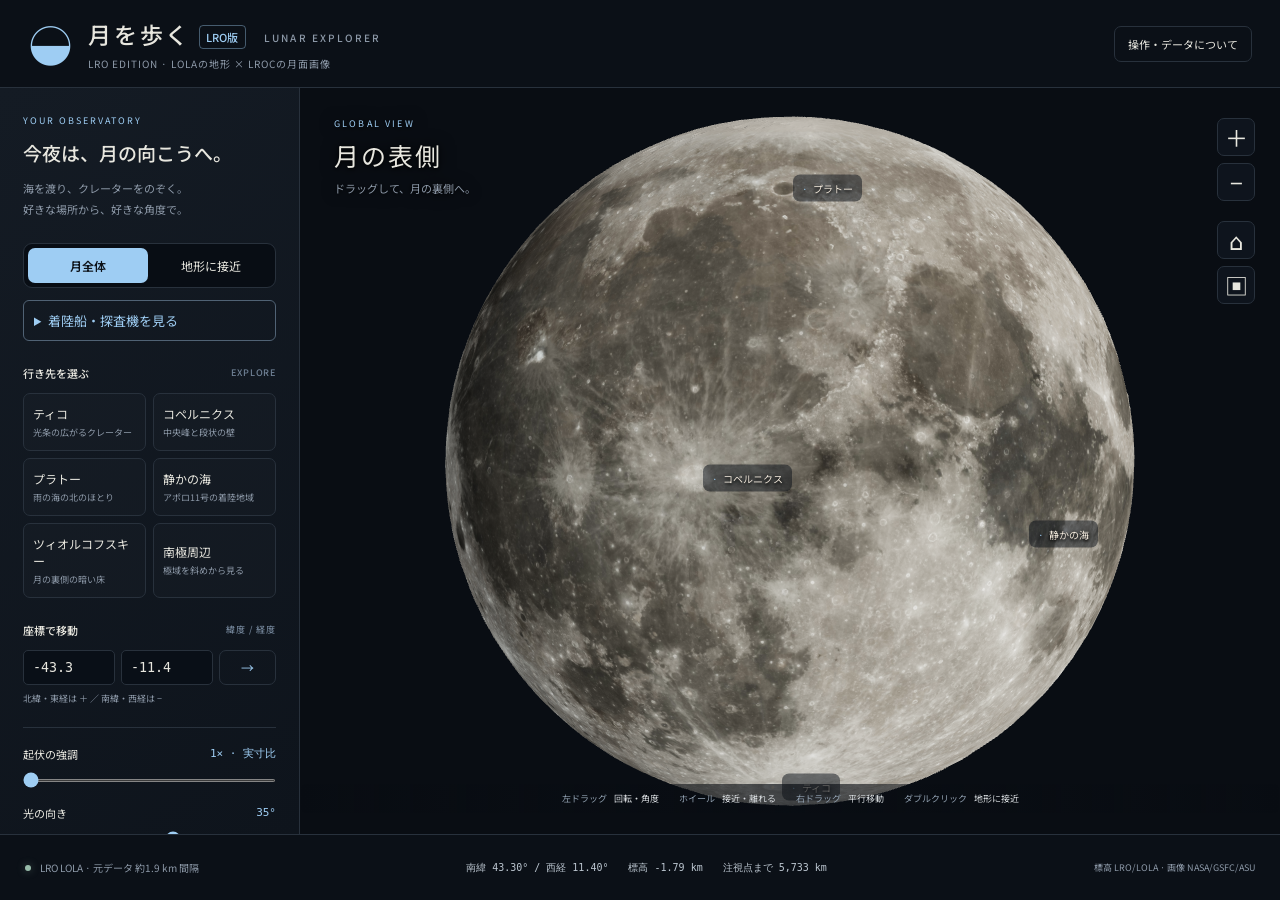
==== index.html @ 8fe3e5c0 "Explore six Apollo landing sites, Surveyor 3 and Luna 17" ====
<!doctype html>
<html lang="ja"><head><meta charset="UTF-8"><meta name="viewport" content="width=device-width,initial-scale=1"><meta name="theme-color" content="#0b1017"><meta name="description" content="LROのLOLA実測標高とLROCの画像を使って月を立体で探検。マウスで回転、接近、地形の角度や光を調整できます。"><title>月を歩く | LRO版 3Dマップ</title><link rel="stylesheet" href="style.css"><script type="importmap">{"imports":{"three":"./three.module.js"}}</script></head>
<body>
<div id="viewport" aria-label="マウスで回転・拡大できる月の3Dマップ"></div><div id="labels"></div>
<header><div class="mark">◒</div><div><h1>月を歩く <em>LRO版</em><span>LUNAR EXPLORER</span></h1><p>LRO EDITION · LOLAの地形 × LROCの月面画像</p></div><button id="help" class="quiet">操作・データについて</button></header>
<aside id="sidebar"><div class="eyebrow">YOUR OBSERVATORY</div><h2>今夜は、月の向こうへ。</h2><p class="intro">海を渡り、クレーターをのぞく。<br>好きな場所から、好きな角度で。</p>
<div class="tabs" aria-label="表示モード"><button id="globeBtn" class="active">月全体</button><button id="terrainBtn">地形に接近</button></div>
<details id="missions" style="margin:12px 0;padding:10px;border:1px solid #506274;border-radius:6px">
<summary style="cursor:pointer;color:#9ecdf3">着陸船・探査機を見る</summary>
<p>地点を選ぶと着陸地域へ移動します。「実写」で機体を探せます。</p>
<select aria-label="着陸地点" id="missionSelect" style="width:100%;padding:8px"><option value="">地点を選択</option>
<option data-lat="0.674" data-lon="23.473" value="resource/apollo-11-landing-site/">アポロ11号（静かの海）</option>
<option data-lat="-3.012" data-lon="-23.422" value="photojournal/first-look-apollo-12-and-surveyor-3/">アポロ12号・サーベイヤー3号</option>
<option data-lat="-3.645" data-lon="-17.471" value="photojournal/new-view-of-apollo-14/">アポロ14号</option>
<option data-lat="26.132" data-lon="3.634" value="photojournal/retracing-the-steps-of-apollo-15/">アポロ15号（月面車の走行跡）</option>
<option data-lat="-8.973" data-lon="15.501" value="photojournal/apollo-16-footsteps-under-high-sun/">アポロ16号（デカルト高地）</option>
<option data-lat="20.19" data-lon="30.77" value="image-article/apod-2011-september-8-apollo-17-site-a-sharper-view/">アポロ17号・月面車</option>
<option data-lat="38.24" data-lon="-35.00" value="photojournal/soviet-union-lunar-rovers/">ルナ17号（雨の海）</option></select>
<p><a id="missionImage" target="_blank" rel="noopener" href="https://science.nasa.gov/resource/apollo-11-landing-site/">アポロ11号の実写を見る ↗</a></p>
<small>位置は概略。写真提供 NASA / GSFC / ASU</small></details>
<script>
document.getElementById('missionSelect').addEventListener('change', function () {
  const place = this.selectedOptions[0];
  if (!place.value) return;
  const photo = document.getElementById('missionImage');
  photo.href = 'https://science.nasa.gov/' + place.value;
  photo.textContent = place.textContent + 'の実写を見る ↗';
  document.getElementById('lat').value = place.dataset.lat;
  document.getElementById('lon').value = place.dataset.lon;
  document.getElementById('coords').requestSubmit();
  document.getElementById('terrainBtn').click();
});
</script><section><div class="section-title">行き先を選ぶ <span>EXPLORE</span></div><div id="places"></div></section>
<form id="coords"><label class="section-title" for="lat">座標で移動 <span>緯度 / 経度</span></label><div class="coord-inputs"><input id="lat" type="number" min="-90" max="90" step="any" value="-43.3" aria-label="緯度 北緯は正、南緯は負" required><input id="lon" type="number" min="-180" max="360" step="any" value="-11.4" aria-label="経度 東経は正、西経は負" required><button type="submit" aria-label="指定座標へ移動">→</button></div><small>北緯・東経は ＋ ／ 南緯・西経は −</small></form>
<section class="adjust"><label for="relief">起伏の強調 <output id="reliefVal">1× · 実寸比</output></label><input id="relief" type="range" min="1" max="10" step="0.5" value="1"><label for="sun">光の向き <output id="sunVal">35°</output></label><input id="sun" type="range" min="-180" max="180" value="35"><div class="checks"><label><input id="topo" type="checkbox"> 標高の色分け</label><label><input id="grid" type="checkbox"> 緯度・経度線</label><label><input id="showLabels" type="checkbox" checked> 地名</label><label><input id="auto" type="checkbox"> 自動で回す</label></div></section>
<a class="archive" href="https://kitajima-moon-explorer.kitajima263727.chatgpt.site/" target="_blank" rel="noopener"><span>かぐや版と見比べる</span><small>標高データの異なる、もう一つの月 ↗</small></a></aside>
<main><div class="view-heading"><div id="modeTag">GLOBAL VIEW</div><h2 id="viewTitle">月の表側</h2><p id="viewSub">ドラッグして、月の裏側へ。</p></div><div class="toolbar"><button id="zoomIn" title="拡大" aria-label="拡大">＋</button><button id="zoomOut" title="縮小" aria-label="縮小">−</button><span></span><button id="reset" title="最初の眺めに戻す" aria-label="最初の眺めに戻す">⌂</button><button id="capture" title="画像を保存" aria-label="画像を保存">▣</button></div><div id="legend" hidden><span>低い −9km</span><i></i><span>高い ＋11km</span></div><div class="gesture"><span>左ドラッグ <b>回転・角度</b></span><span>ホイール <b>接近・離れる</b></span><span>右ドラッグ <b>平行移動</b></span><span>ダブルクリック <b>地形に接近</b></span></div></main>
<footer><div><span class="live"></span><span id="status">観測データを準備中</span></div><div class="readout"><span id="location">北緯 — / 東経 —</span><span id="height">標高 —</span><span id="distance">距離 —</span></div><div class="credit">標高 LRO/LOLA · 画像 NASA/GSFC/ASU</div></footer>
<div id="loading"><div class="loader-moon"></div><h2>月へ向かっています</h2><p id="loadText">LROの標高と月面画像を読み込み中…</p><progress id="progress" max="5" value="0"></progress><small>初回は約40MBの観測データを読み込みます。</small></div>
<div id="toast" role="status" hidden></div>
<dialog id="info"><button class="close" aria-label="閉じる">×</button><div class="eyebrow">ABOUT THIS MOON</div><h2>本物の観測から、立体の月へ。</h2><p>月全体を回して眺める「月全体」と、選んだ地域を斜めから見る「地形に接近」を切り替えられます。月面をクリックすると座標と標高を表示。ダブルクリックすると、その場所へ接近します。</p><dl><dt>マウス</dt><dd>左ドラッグで回転、ホイールで拡大・縮小、右ドラッグで移動。</dd><dt>タッチ</dt><dd>1本指で回転、2本指で拡大・縮小と移動。</dd><dt>表示の調整</dt><dd>起伏1倍は実際の縦横比です。倍率を上げると高さだけを強調します。光は観察用で、現在の月齢や太陽の実位置を示すものではありません。</dd></dl><h3>LRO版のデータと加工</h3><p><a href="https://svs.gsfc.nasa.gov/4720/" target="_blank" rel="noopener">標高：LRO / LOLA — NASA CGI Moon Kit ↗</a><br>NASAの月探査機LROに搭載されたレーザー高度計LOLAの全球標高データを使用。ldem_16.tif（5760×2880、1/16度間隔）、赤道で約1.9km。基準半径1737.4km。km単位の数値をメートル単位の整数に丸め、経度の並びを変換して表示時に補間しています。全球は軽量メッシュ、地域は約480km四方の細かなメッシュです。</p><p><a href="https://svs.gsfc.nasa.gov/4720/" target="_blank" rel="noopener">表面画像：NASA CGI Moon Kit 2019 / LROC ↗</a><br>NASA/GSFC/Scientific Visualization Studio・LROC/ASU。8192×4096画像をJPEGへ変換。色調整済みの可視化用画像で、極域は低解像度データによる補完を含みます。</p><p>かぐや版との違いは<strong>地形の標高データ</strong>です。こちらはLROのLOLA、かぐや版はLALTを使っています。表面画像は同じLROC画像なので、全体の見た目は似ています。今回の標高格子間隔は両版とも約1.9kmです。</p><p>このマップはLROのすべての高解像度画像を収録したものではありません。岩や着陸機まで見える解像度ではありません。さらに詳細なLROC観測画像は<a href="https://quickmap.lroc.asu.edu/" target="_blank" rel="noopener">LROC QuickMap ↗</a>で探索できます。</p><p class="muted">標高：NASA/LRO/LOLA。画像：NASA/GSFC/Scientific Visualization Studio・LROC/ASU。上記の観測データを加工して作成。地名は概略位置です。NASAの公式アプリではありません。</p></dialog>
<noscript>この3DマップにはJavaScriptとWebGLが必要です。</noscript><script type="module" src="app.js"></script></body></html>
---- style.css ----
@import url('https://fonts.googleapis.com/css2?family=Noto+Sans+JP:wght@400;500;600;700&display=swap');
:root{color-scheme:dark;--bg:#090d13;--panel:#111720;--ink:#e8e7df;--muted:#8d99a8;--line:#28313c;--accent:#9ecdf3}*{box-sizing:border-box}body{margin:0;background:var(--bg);color:var(--ink);font-family:'Noto Sans JP',system-ui,sans-serif;font-size:13px;overflow:hidden}button,input,a{touch-action:manipulation}button,a,input{outline-offset:4px}button{font:inherit;color:inherit;cursor:pointer;background:transparent;border:1px solid var(--line);border-radius:7px;transition:background .2s,border-color .2s}button:hover{background:#29313c;border-color:#738294}a{color:var(--accent)}#viewport{position:fixed;inset:88px 0 66px 300px;touch-action:none}canvas{display:block;width:100%;height:100%}header{height:88px;display:flex;align-items:center;gap:15px;padding:0 28px;border-bottom:1px solid var(--line);position:relative;z-index:3;background:#0b1017}.mark{font-size:45px;color:var(--accent);line-height:1}h1{font-size:23px;letter-spacing:.12em;margin:0;font-weight:500}h1 span{font-size:10px;letter-spacing:.22em;color:var(--muted);margin-left:18px;vertical-align:middle}header p{font-size:10px;color:var(--muted);letter-spacing:.1em;margin:5px 0 0}.quiet{margin-left:auto;padding:9px 13px;font-size:11px}aside{position:fixed;top:88px;bottom:66px;width:300px;background:linear-gradient(145deg,#141b24,#0e141c);border-right:1px solid var(--line);padding:26px 23px 20px;overflow-y:auto;scrollbar-width:thin;z-index:3}.eyebrow{font-size:9px;letter-spacing:.22em;color:var(--accent)}aside h2{font-size:19px;font-weight:500;margin:12px 0}.intro{color:var(--muted);font-size:11px;line-height:1.9;margin:0 0 23px}.tabs{display:flex;background:#080d14;padding:4px;border:1px solid var(--line);border-radius:9px;gap:4px}.tabs button{flex:1;padding:9px 4px;border:0;font-size:12px}.tabs .active{color:#0b1017;background:var(--accent);font-weight:600}.section-title{display:flex;align-items:center;justify-content:space-between;font-size:11px;margin:24px 0 12px;font-weight:500}.section-title span{color:#6f8094;font-size:9px;letter-spacing:.09em}#places{display:grid;grid-template-columns:1fr 1fr;gap:7px}#places button{padding:11px 9px;text-align:left;background:#ffffff03;font-size:12px}#places button small{display:block;color:var(--muted);font-size:9px;margin-top:4px}#places button.selected{border-color:#c7a675;color:var(--accent);background:#c7a6750e}.coord-inputs{display:flex;gap:6px}.coord-inputs input{width:92px;min-width:0;background:#090f17;color:var(--ink);border:1px solid var(--line);padding:9px;border-radius:5px;font-family:monospace}.coord-inputs button{flex:1;color:var(--accent)}#coords small{font-size:9px;color:var(--muted);display:block;margin:7px 0 22px}.adjust{border-top:1px solid var(--line);padding-top:18px}.adjust>label{display:flex;justify-content:space-between;align-items:center;font-size:11px}.adjust output{font-family:monospace;color:var(--accent);font-size:11px}input[type=range]{width:100%;accent-color:var(--accent);height:3px;margin:17px 0 23px;cursor:pointer}.checks{display:grid;grid-template-columns:1fr 1fr;gap:10px 2px;font-size:10px;color:var(--muted)}input[type=checkbox]{accent-color:var(--accent);vertical-align:middle;margin:0 5px 0 0}.archive{display:block;margin-top:22px;padding:15px 13px;border:1px solid var(--line);border-radius:7px;text-decoration:none}.archive span{font-size:12px}.archive small{display:block;color:var(--muted);font-size:9px;margin-top:6px}main{pointer-events:none;position:fixed;inset:88px 0 66px 300px}.view-heading{position:absolute;left:34px;top:29px}#modeTag{font-size:9px;letter-spacing:.24em;color:var(--accent)}.view-heading h2{font-size:25px;letter-spacing:.08em;font-weight:400;margin:7px 0}.view-heading p{font-size:11px;color:var(--muted);margin:0}.toolbar{position:absolute;right:25px;top:30px;display:flex;flex-direction:column;gap:7px;pointer-events:auto}.toolbar button{width:38px;height:38px;font-size:23px;background:#101720dd}.toolbar span{height:6px}.gesture{position:absolute;bottom:21px;left:0;right:0;display:flex;justify-content:center;gap:20px;font-size:9px;color:#91a0b0}.gesture span{white-space:nowrap}.gesture b{font-weight:400;color:#d5d9dc;margin-left:5px}footer{position:fixed;bottom:0;left:0;right:0;height:66px;border-top:1px solid var(--line);background:#0b1017;display:flex;align-items:center;justify-content:space-between;padding:0 25px;z-index:3;font-size:10px;color:var(--muted)}footer>div{display:flex;align-items:center;gap:9px}.live{height:6px;width:6px;border-radius:50%;background:#98bcaa;box-shadow:0 0 9px #98bcaa66}.readout{font-family:monospace;gap:20px;color:#bcc6d0}.credit{font-size:9px}#loading{position:fixed;inset:88px 0 66px 300px;background:#0a0e15f5;z-index:6;display:flex;align-items:center;justify-content:center;flex-direction:column}#loading[hidden]{display:none}#loading h2{font-size:20px;font-weight:400;letter-spacing:.12em}#loading p{color:var(--muted);font-size:12px}#loading small{color:var(--muted);font-size:10px;margin-top:12px}progress{width:240px;height:3px;accent-color:var(--accent);margin:10px}.loader-moon{width:54px;height:54px;border:1px solid #d7bd9566;border-radius:50%;box-shadow:inset 15px 0 15px #e4c29144;animation:moonPulse 2s infinite alternate}@keyframes moonPulse{to{opacity:.3;transform:rotate(25deg)}}#labels{position:fixed;inset:88px 0 66px 300px;pointer-events:none;overflow:hidden}.map-label{position:absolute;transform:translate(9px,-50%);font-size:10px;text-shadow:0 2px 3px #000,0 0 8px #000;white-space:nowrap;color:#f0e8db;pointer-events:auto;border:0;padding:6px 9px;background:#080e1680}.map-label:before{content:'·';color:var(--accent);margin-right:5px}.map-label:hover{background:#111b29}#legend{position:absolute;bottom:63px;right:25px;font-size:9px;color:var(--muted)}#legend i{display:block;width:160px;height:5px;margin:6px 0;background:linear-gradient(90deg,#263d78,#4c96b0,#aab79b,#d2b585,#f3e4cf)}#legend span:last-child{display:block;text-align:right}dialog{width:min(650px,90vw);max-height:85vh;background:#141b25;color:var(--ink);border:1px solid #43505f;border-radius:14px;padding:32px;font-size:12px;line-height:1.9}dialog::backdrop{background:#000a;backdrop-filter:blur(5px)}dialog h2{font-size:22px;font-weight:500}dialog h3{margin-top:25px}dialog p,dialog dd{color:#b5c0cc}.close{float:right;font-size:23px;border:0}.muted{font-size:10px;color:var(--muted)}dl{display:grid;grid-template-columns:85px auto;gap:10px}dd{margin:0}#toast{position:fixed;left:calc(50% + 150px);bottom:112px;transform:translateX(-50%);padding:12px 20px;border:1px solid var(--line);background:#1a2430f2;border-radius:8px;font-size:12px;z-index:9}noscript{position:fixed;top:40%;left:40%;z-index:9}
@media(min-width:1500px){aside{width:320px;padding:30px}#viewport,main,#labels,#loading{left:320px}.view-heading{top:36px;left:42px}}
@media(max-width:1050px){.credit{display:none}.gesture{gap:10px}.gesture span:last-child{display:none}h1 span{display:none}}
@media(max-width:700px){header{height:72px;padding:0 15px;gap:10px}h1{font-size:20px}.mark{font-size:36px}.quiet{font-size:9px;padding:8px}header p{font-size:8px}aside{top:auto;bottom:54px;height:230px;width:100%;padding:15px;display:block;border-right:0;border-top:1px solid var(--line)}aside>.eyebrow,aside>h2,.intro,.archive,#coords{display:none}.tabs{width:230px;margin-bottom:12px}aside>section:not(.adjust){width:52%;float:left}.section-title{margin:0 0 8px;font-size:10px}.section-title span{display:none}#places{gap:5px}#places button{font-size:10px;padding:7px}#places small{font-size:8px}section.adjust{border:0;margin-left:56%;padding:0}.adjust>label{font-size:9px}.adjust input[type=range]{margin:13px 0 17px}.checks{font-size:9px;gap:8px}#viewport,main,#labels,#loading{inset:72px 0 284px 0}.view-heading{top:16px;left:17px}.view-heading h2{font-size:18px}.view-heading p{font-size:9px}.toolbar{right:12px;top:15px;gap:5px}.toolbar button{width:30px;height:30px;font-size:19px}.gesture{bottom:12px;font-size:8px}.gesture span:nth-child(n+3){display:none}footer{height:54px;padding:8px 12px;flex-wrap:wrap;font-size:9px}.readout{gap:10px;font-size:9px;width:100%}#toast{left:50%;bottom:300px;width:max-content;max-width:90vw}#legend{bottom:40px;right:15px}.map-label{font-size:9px}}
.view-heading{text-shadow:0 1px 4px #000,0 0 16px #000}.gesture{padding:8px;background:linear-gradient(90deg,transparent,#090d13b0,transparent);border-radius:6px}

h1 em{font-size:11px;letter-spacing:.02em;font-style:normal;color:var(--accent);border:1px solid #9ecdf366;padding:3px 6px;border-radius:4px;vertical-align:middle}
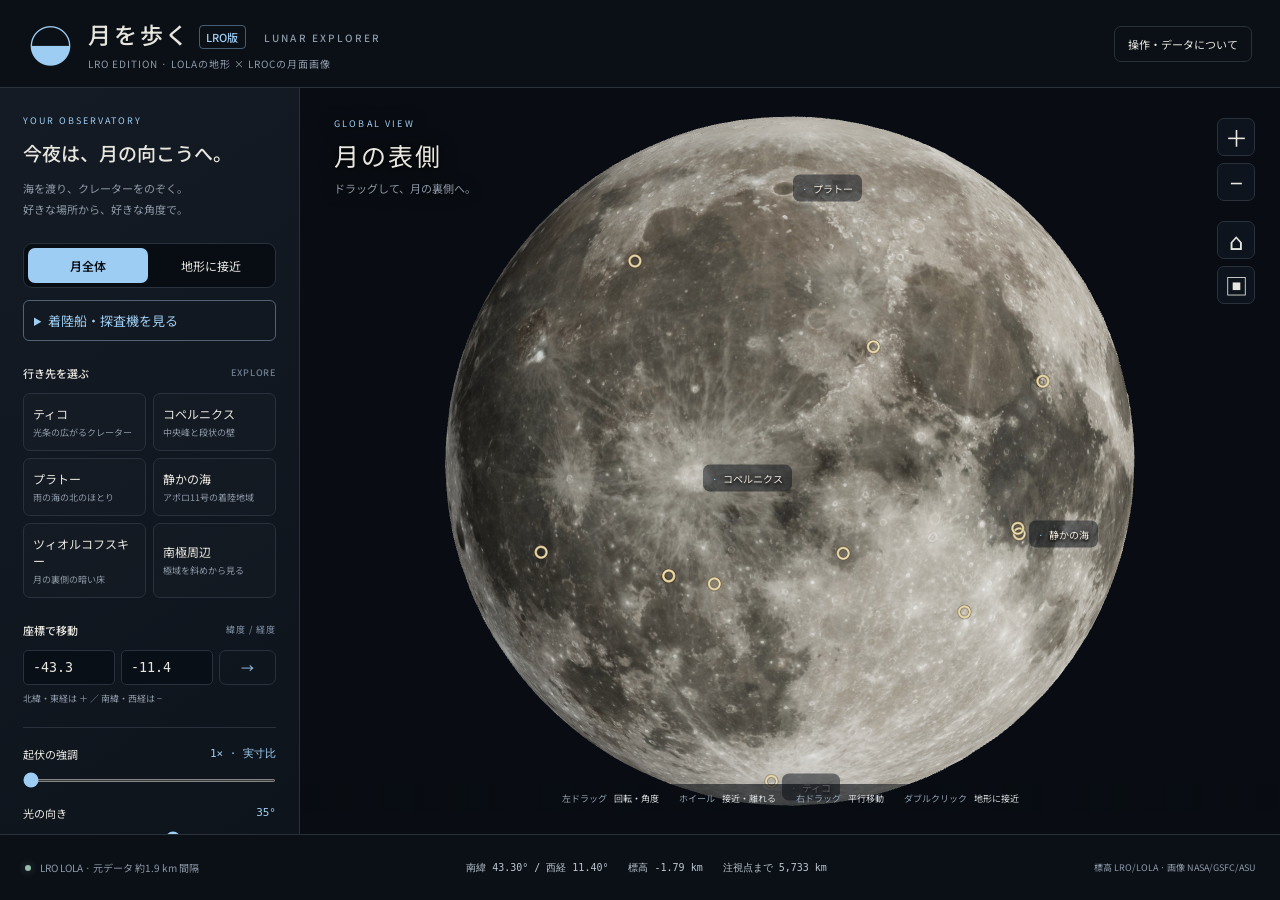
==== commit 78efeb79: "Use detailed map labels for Apollo landing sites" ====
--- a/index.html
+++ b/index.html
@@ -7,7 +7,7 @@
 <div class="tabs" aria-label="表示モード"><button id="globeBtn" class="active">月全体</button><button id="terrainBtn">地形に接近</button></div>
 <details id="missions" style="margin:12px 0;padding:10px;border:1px solid #506274;border-radius:6px">
 <summary style="cursor:pointer;color:#9ecdf3">着陸船・探査機を見る</summary>
-<p>地点を選ぶと着陸地域へ移動します。「実写」で機体を探せます。</p>
+<p>地点を選ぶと着陸地域へ移動します。リンクから各地点の詳しい観測画像を開けます。</p>
 <select aria-label="着陸地点" id="missionSelect" style="width:100%;padding:8px"><option value="">地点を選択</option>
 <option data-lat="0.674" data-lon="23.473" value="resource/apollo-11-landing-site/">アポロ11号（静かの海）</option>
 <option data-lat="-3.012" data-lon="-23.422" value="photojournal/first-look-apollo-12-and-surveyor-3/">アポロ12号・サーベイヤー3号</option>
@@ -15,16 +15,21 @@
 <option data-lat="26.132" data-lon="3.634" value="photojournal/retracing-the-steps-of-apollo-15/">アポロ15号（月面車の走行跡）</option>
 <option data-lat="-8.973" data-lon="15.501" value="photojournal/apollo-16-footsteps-under-high-sun/">アポロ16号（デカルト高地）</option>
 <option data-lat="20.19" data-lon="30.77" value="image-article/apod-2011-september-8-apollo-17-site-a-sharper-view/">アポロ17号・月面車</option>
+<option data-lat="-2.4745" data-lon="-43.3398" value="https://www.lroc.im-ldi.com/featured_sites/surveyor-1/flip-book">サーベイヤー1号</option>
+<option data-lat="-3.0162" data-lon="-23.4180" value="photojournal/first-look-apollo-12-and-surveyor-3/">サーベイヤー3号</option>
+<option data-lat="1.4551" data-lon="23.1943" value="photojournal/surveyor-5-a-hole-in-one/">サーベイヤー5号</option>
+<option data-lat="0.4742" data-lon="-1.4275" value="https://www.lroc.im-ldi.com/featured_sites/surveyor-6/site_images">サーベイヤー6号</option>
+<option data-lat="-40.9812" data-lon="-11.5127" value="https://www.lroc.im-ldi.com/featured_sites/surveyor-7/flip-book">サーベイヤー7号</option>
 <option data-lat="38.24" data-lon="-35.00" value="photojournal/soviet-union-lunar-rovers/">ルナ17号（雨の海）</option></select>
-<p><a id="missionImage" target="_blank" rel="noopener" href="https://science.nasa.gov/resource/apollo-11-landing-site/">アポロ11号の実写を見る ↗</a></p>
+<p><a id="missionImage" target="_blank" rel="noopener" href="https://science.nasa.gov/resource/apollo-11-landing-site/">アポロ11号の詳細なマップを見る ↗</a></p>
 <small>位置は概略。写真提供 NASA / GSFC / ASU</small></details>
 <script>
 document.getElementById('missionSelect').addEventListener('change', function () {
   const place = this.selectedOptions[0];
   if (!place.value) return;
   const photo = document.getElementById('missionImage');
-  photo.href = 'https://science.nasa.gov/' + place.value;
-  photo.textContent = place.textContent + 'の実写を見る ↗';
+  photo.href = new URL(place.value, 'https://science.nasa.gov/').href;
+  photo.textContent = place.textContent + (place.textContent.startsWith('アポロ') ? 'の詳細なマップを見る ↗' : 'の実写を見る ↗');
   document.getElementById('lat').value = place.dataset.lat;
   document.getElementById('lon').value = place.dataset.lon;
   document.getElementById('coords').requestSubmit();
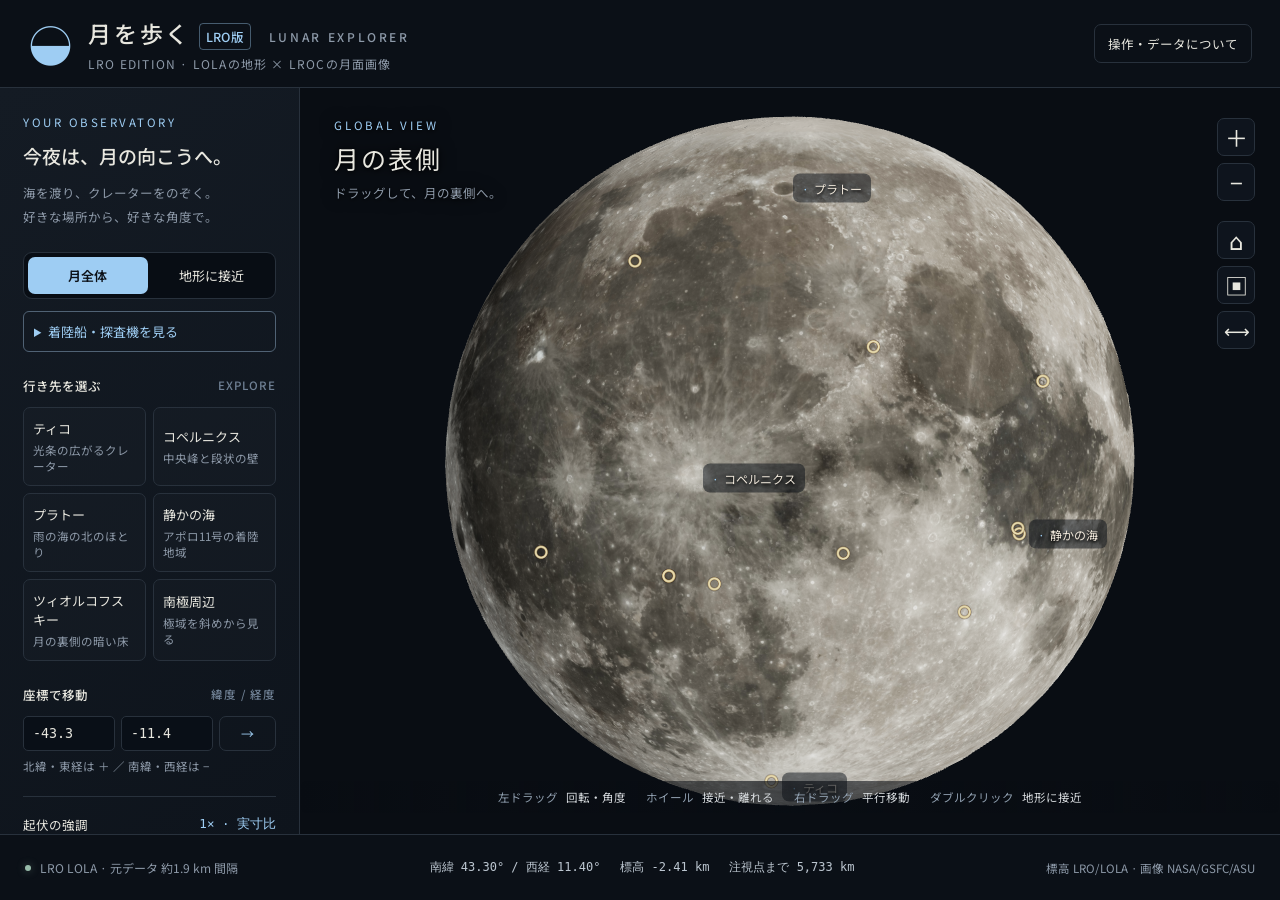
==== commit a4529f99: "トップページを Claude 改良版にし、もとの版を codex/ に移す - / ：Claude 改良版（LRO） - /codex/ ：もとの版（Codex で作成）。中身は変えず、共有データを " ====
--- a/index.html
+++ b/index.html
@@ -1,10 +1,10 @@
-<!doctype html>
-<html lang="ja"><head><meta charset="UTF-8"><meta name="viewport" content="width=device-width,initial-scale=1"><meta name="theme-color" content="#0b1017"><meta name="description" content="LROのLOLA実測標高とLROCの画像を使って月を立体で探検。マウスで回転、接近、地形の角度や光を調整できます。"><title>月を歩く | LRO版 3Dマップ</title><link rel="stylesheet" href="style.css"><script type="importmap">{"imports":{"three":"./three.module.js"}}</script></head>
-<body>
-<div id="viewport" aria-label="マウスで回転・拡大できる月の3Dマップ"></div><div id="labels"></div>
-<header><div class="mark">◒</div><div><h1>月を歩く <em>LRO版</em><span>LUNAR EXPLORER</span></h1><p>LRO EDITION · LOLAの地形 × LROCの月面画像</p></div><button id="help" class="quiet">操作・データについて</button></header>
-<aside id="sidebar"><div class="eyebrow">YOUR OBSERVATORY</div><h2>今夜は、月の向こうへ。</h2><p class="intro">海を渡り、クレーターをのぞく。<br>好きな場所から、好きな角度で。</p>
-<div class="tabs" aria-label="表示モード"><button id="globeBtn" class="active">月全体</button><button id="terrainBtn">地形に接近</button></div>
+<!doctype html>
+<html lang="ja"><head><meta charset="UTF-8"><meta name="viewport" content="width=device-width,initial-scale=1"><meta name="theme-color" content="#0b1017"><meta name="description" content="LROのLOLA実測標高とLROCの画像を使って月を立体で探検。マウスで回転、接近、地形の角度や光を調整できます。"><title>月を歩く | LRO版 3Dマップ（Claude 改良版）</title><link rel="stylesheet" href="style.css?v=20261109e"><script type="importmap">{"imports":{"three":"./three.module.js"}}</script></head>
+<body>
+<div id="viewport" aria-label="マウスで回転・拡大できる月の3Dマップ"></div><div id="labels"></div>
+<header><div class="mark">◒</div><div><h1>月を歩く <em>LRO版</em><span>LUNAR EXPLORER</span></h1><p>LRO EDITION · LOLAの地形 × LROCの月面画像</p></div><button id="help" class="quiet">操作・データについて</button></header>
+<aside id="sidebar"><div class="eyebrow">YOUR OBSERVATORY</div><h2>今夜は、月の向こうへ。</h2><p class="intro">海を渡り、クレーターをのぞく。<br>好きな場所から、好きな角度で。</p>
+<div class="tabs" aria-label="表示モード"><button id="globeBtn" class="active">月全体</button><button id="terrainBtn">地形に接近</button></div>
 <details id="missions" style="margin:12px 0;padding:10px;border:1px solid #506274;border-radius:6px">
 <summary style="cursor:pointer;color:#9ecdf3">着陸船・探査機を見る</summary>
 <p>地点を選ぶと着陸地域へ移動します。リンクから各地点の詳しい観測画像を開けます。</p>
@@ -13,15 +13,15 @@
 <option data-lat="-3.012" data-lon="-23.422" value="photojournal/first-look-apollo-12-and-surveyor-3/">アポロ12号・サーベイヤー3号</option>
 <option data-lat="-3.645" data-lon="-17.471" value="photojournal/new-view-of-apollo-14/">アポロ14号</option>
 <option data-lat="26.132" data-lon="3.634" value="photojournal/retracing-the-steps-of-apollo-15/">アポロ15号（月面車の走行跡）</option>
-<option data-lat="-8.973" data-lon="15.501" value="photojournal/apollo-16-footsteps-under-high-sun/">アポロ16号（デカルト高地）</option>
+<option data-lat="-8.973" data-lon="15.501" value="photojournal/apollo-16-footsteps-under-high-sun/">アポロ16号（デカルト高地）</option>
 <option data-lat="20.19" data-lon="30.77" value="image-article/apod-2011-september-8-apollo-17-site-a-sharper-view/">アポロ17号・月面車</option>
 <option data-lat="-2.4745" data-lon="-43.3398" value="https://www.lroc.im-ldi.com/featured_sites/surveyor-1/flip-book">サーベイヤー1号</option>
 <option data-lat="-3.0162" data-lon="-23.4180" value="photojournal/first-look-apollo-12-and-surveyor-3/">サーベイヤー3号</option>
 <option data-lat="1.4551" data-lon="23.1943" value="photojournal/surveyor-5-a-hole-in-one/">サーベイヤー5号</option>
 <option data-lat="0.4742" data-lon="-1.4275" value="https://www.lroc.im-ldi.com/featured_sites/surveyor-6/site_images">サーベイヤー6号</option>
-<option data-lat="-40.9812" data-lon="-11.5127" value="https://www.lroc.im-ldi.com/featured_sites/surveyor-7/flip-book">サーベイヤー7号</option>
+<option data-lat="-40.9812" data-lon="-11.5127" value="https://www.lroc.im-ldi.com/featured_sites/surveyor-7/flip-book">サーベイヤー7号</option>
 <option data-lat="38.24" data-lon="-35.00" value="photojournal/soviet-union-lunar-rovers/">ルナ17号（雨の海）</option></select>
-<p><a id="missionImage" target="_blank" rel="noopener" href="https://science.nasa.gov/resource/apollo-11-landing-site/">アポロ11号の詳細なマップを見る ↗</a></p>
+<p><a id="missionImage" target="_blank" rel="noopener" href="https://science.nasa.gov/resource/apollo-11-landing-site/">アポロ11号の詳細な実写を見る ↗</a></p>
 <small>位置は概略。写真提供 NASA / GSFC / ASU</small></details>
 <script>
 document.getElementById('missionSelect').addEventListener('change', function () {
@@ -29,19 +29,28 @@
   if (!place.value) return;
   const photo = document.getElementById('missionImage');
   photo.href = new URL(place.value, 'https://science.nasa.gov/').href;
-  photo.textContent = place.textContent + (place.textContent.startsWith('アポロ') ? 'の詳細なマップを見る ↗' : 'の実写を見る ↗');
+  const apollo = place.textContent.match(/^アポロ[0-9]+号/);
+  photo.textContent = apollo ? apollo[0] + 'の詳細な実写を見る ↗' : place.textContent + 'の実写を見る ↗';
   document.getElementById('lat').value = place.dataset.lat;
   document.getElementById('lon').value = place.dataset.lon;
   document.getElementById('coords').requestSubmit();
   document.getElementById('terrainBtn').click();
 });
-</script><section><div class="section-title">行き先を選ぶ <span>EXPLORE</span></div><div id="places"></div></section>
-<form id="coords"><label class="section-title" for="lat">座標で移動 <span>緯度 / 経度</span></label><div class="coord-inputs"><input id="lat" type="number" min="-90" max="90" step="any" value="-43.3" aria-label="緯度 北緯は正、南緯は負" required><input id="lon" type="number" min="-180" max="360" step="any" value="-11.4" aria-label="経度 東経は正、西経は負" required><button type="submit" aria-label="指定座標へ移動">→</button></div><small>北緯・東経は ＋ ／ 南緯・西経は −</small></form>
-<section class="adjust"><label for="relief">起伏の強調 <output id="reliefVal">1× · 実寸比</output></label><input id="relief" type="range" min="1" max="10" step="0.5" value="1"><label for="sun">光の向き <output id="sunVal">35°</output></label><input id="sun" type="range" min="-180" max="180" value="35"><div class="checks"><label><input id="topo" type="checkbox"> 標高の色分け</label><label><input id="grid" type="checkbox"> 緯度・経度線</label><label><input id="showLabels" type="checkbox" checked> 地名</label><label><input id="auto" type="checkbox"> 自動で回す</label></div></section>
-<a class="archive" href="https://kitajima-moon-explorer.kitajima263727.chatgpt.site/" target="_blank" rel="noopener"><span>かぐや版と見比べる</span><small>標高データの異なる、もう一つの月 ↗</small></a></aside>
-<main><div class="view-heading"><div id="modeTag">GLOBAL VIEW</div><h2 id="viewTitle">月の表側</h2><p id="viewSub">ドラッグして、月の裏側へ。</p></div><div class="toolbar"><button id="zoomIn" title="拡大" aria-label="拡大">＋</button><button id="zoomOut" title="縮小" aria-label="縮小">−</button><span></span><button id="reset" title="最初の眺めに戻す" aria-label="最初の眺めに戻す">⌂</button><button id="capture" title="画像を保存" aria-label="画像を保存">▣</button></div><div id="legend" hidden><span>低い −9km</span><i></i><span>高い ＋11km</span></div><div class="gesture"><span>左ドラッグ <b>回転・角度</b></span><span>ホイール <b>接近・離れる</b></span><span>右ドラッグ <b>平行移動</b></span><span>ダブルクリック <b>地形に接近</b></span></div></main>
-<footer><div><span class="live"></span><span id="status">観測データを準備中</span></div><div class="readout"><span id="location">北緯 — / 東経 —</span><span id="height">標高 —</span><span id="distance">距離 —</span></div><div class="credit">標高 LRO/LOLA · 画像 NASA/GSFC/ASU</div></footer>
-<div id="loading"><div class="loader-moon"></div><h2>月へ向かっています</h2><p id="loadText">LROの標高と月面画像を読み込み中…</p><progress id="progress" max="5" value="0"></progress><small>初回は約40MBの観測データを読み込みます。</small></div>
-<div id="toast" role="status" hidden></div>
-<dialog id="info"><button class="close" aria-label="閉じる">×</button><div class="eyebrow">ABOUT THIS MOON</div><h2>本物の観測から、立体の月へ。</h2><p>月全体を回して眺める「月全体」と、選んだ地域を斜めから見る「地形に接近」を切り替えられます。月面をクリックすると座標と標高を表示。ダブルクリックすると、その場所へ接近します。</p><dl><dt>マウス</dt><dd>左ドラッグで回転、ホイールで拡大・縮小、右ドラッグで移動。</dd><dt>タッチ</dt><dd>1本指で回転、2本指で拡大・縮小と移動。</dd><dt>表示の調整</dt><dd>起伏1倍は実際の縦横比です。倍率を上げると高さだけを強調します。光は観察用で、現在の月齢や太陽の実位置を示すものではありません。</dd></dl><h3>LRO版のデータと加工</h3><p><a href="https://svs.gsfc.nasa.gov/4720/" target="_blank" rel="noopener">標高：LRO / LOLA — NASA CGI Moon Kit ↗</a><br>NASAの月探査機LROに搭載されたレーザー高度計LOLAの全球標高データを使用。ldem_16.tif（5760×2880、1/16度間隔）、赤道で約1.9km。基準半径1737.4km。km単位の数値をメートル単位の整数に丸め、経度の並びを変換して表示時に補間しています。全球は軽量メッシュ、地域は約480km四方の細かなメッシュです。</p><p><a href="https://svs.gsfc.nasa.gov/4720/" target="_blank" rel="noopener">表面画像：NASA CGI Moon Kit 2019 / LROC ↗</a><br>NASA/GSFC/Scientific Visualization Studio・LROC/ASU。8192×4096画像をJPEGへ変換。色調整済みの可視化用画像で、極域は低解像度データによる補完を含みます。</p><p>かぐや版との違いは<strong>地形の標高データ</strong>です。こちらはLROのLOLA、かぐや版はLALTを使っています。表面画像は同じLROC画像なので、全体の見た目は似ています。今回の標高格子間隔は両版とも約1.9kmです。</p><p>このマップはLROのすべての高解像度画像を収録したものではありません。岩や着陸機まで見える解像度ではありません。さらに詳細なLROC観測画像は<a href="https://quickmap.lroc.asu.edu/" target="_blank" rel="noopener">LROC QuickMap ↗</a>で探索できます。</p><p class="muted">標高：NASA/LRO/LOLA。画像：NASA/GSFC/Scientific Visualization Studio・LROC/ASU。上記の観測データを加工して作成。地名は概略位置です。NASAの公式アプリではありません。</p></dialog>
-<noscript>この3DマップにはJavaScriptとWebGLが必要です。</noscript><script type="module" src="app.js"></script></body></html>
+</script><section><div class="section-title">行き先を選ぶ <span>EXPLORE</span></div><div id="places"></div></section>
+<form id="coords"><label class="section-title" for="lat">座標で移動 <span>緯度 / 経度</span></label><div class="coord-inputs"><input id="lat" type="number" min="-90" max="90" step="any" value="-43.3" aria-label="緯度 北緯は正、南緯は負" required><input id="lon" type="number" min="-180" max="360" step="any" value="-11.4" aria-label="経度 東経は正、西経は負" required><button type="submit" aria-label="指定座標へ移動">→</button></div><small>北緯・東経は ＋ ／ 南緯・西経は −</small></form>
+<section class="adjust"><label for="relief">起伏の強調 <output id="reliefVal">1× · 実寸比</output></label><input id="relief" type="range" min="1" max="10" step="0.5" value="1"><label for="sun">光の向き <output id="sunVal">35°</output></label><input id="sun" type="range" min="-180" max="180" value="35"><label class="realsun"><input id="realSun" type="checkbox"> 日付の太陽で照らす（月齢）</label><div id="sunDateRow" class="sundate" hidden><input id="sunDate" type="date" aria-label="日付"><span id="moonAge"></span><button id="earthView" type="button">地球から見る</button><small>その日の夜9時（日本時間）の太陽の向き。誤差は1〜2°程度で、秤動は含みません。</small></div><div class="checks"><label><input id="topo" type="checkbox"> 標高の色分け</label><label><input id="grid" type="checkbox"> 緯度・経度線</label><label><input id="showLabels" type="checkbox" checked> 地名</label><label><input id="auto" type="checkbox"> 自動で回す</label></div></section>
+<section class="measure"><div class="section-title">断面図を測る <span>PROFILE</span></div><button id="measureBtn" type="button">2点を選んで断面図</button><small>クレーターの直径や深さを、標高のグラフで調べられます。</small></section><a class="archive" href="./codex/" rel="noopener"><span>もとの LRO 版を開く</span><small>Codex で作った版 ↗</small></a><a class="archive" href="./kaguya/"><span>かぐや版と見比べる</span><small>標高データ LALT の月（Claude 改良版） ↗</small></a><a class="archive" href="https://kitajima-moon-explorer.kitajima263727.chatgpt.site/" target="_blank" rel="noopener"><span>もとのかぐや版</span><small>ChatGPT で作った版 ↗</small></a></aside>
+<main><div class="view-heading"><div id="modeTag">GLOBAL VIEW</div><h2 id="viewTitle">月の表側</h2><p id="viewSub">ドラッグして、月の裏側へ。</p></div><div class="toolbar"><button id="zoomIn" title="拡大" aria-label="拡大">＋</button><button id="zoomOut" title="縮小" aria-label="縮小">−</button><span></span><button id="reset" title="最初の眺めに戻す" aria-label="最初の眺めに戻す">⌂</button><button id="capture" title="画像を保存" aria-label="画像を保存">▣</button><button id="measureTool" title="2点を選んで断面図" aria-label="2点を選んで断面図">⟷</button></div><div id="profile" hidden><div class="phead"><b>断面図</b><span>A → B</span><button id="profileMin" class="pmin-btn" aria-label="断面図を小さくする">小さく</button><button id="profileClose" aria-label="断面図を閉じる">×</button></div><div id="profileBody"></div></div><div id="legend" hidden><span>低い −9km</span><i></i><span>高い ＋11km</span></div><div class="gesture"><span>左ドラッグ <b>回転・角度</b></span><span>ホイール <b>接近・離れる</b></span><span>右ドラッグ <b>平行移動</b></span><span>ダブルクリック <b>地形に接近</b></span></div></main>
+<footer><div><span class="live"></span><span id="status">観測データを準備中</span></div><div class="readout"><span id="location">北緯 — / 東経 —</span><span id="height">標高 —</span><span id="distance">距離 —</span></div><div class="credit">標高 LRO/LOLA · 画像 NASA/GSFC/ASU</div></footer>
+<div id="loading"><div class="loader-moon"></div><h2>月へ向かっています</h2><p id="loadText">LROの標高と月面画像を読み込み中…</p><progress id="progress" max="3" value="0"></progress><small>まず約2MBの軽いデータで表示し、詳しいデータ（約40MB）は表示後に読み込みます。</small></div>
+<div id="toast" role="status" hidden></div>
+<dialog id="info"><button class="close" aria-label="閉じる">×</button><div class="eyebrow">ABOUT THIS MOON</div><h2>本物の観測から、立体の月へ。</h2><p>月全体を回して眺める「月全体」と、選んだ地域を斜めから見る「地形に接近」を切り替えられます。月面をクリックすると座標と標高を表示。ダブルクリックすると、その場所へ接近します。</p><dl><dt>マウス</dt><dd>左ドラッグで回転、ホイールで拡大・縮小、右ドラッグで移動。</dd><dt>タッチ</dt><dd>1本指で回転、2本指で拡大・縮小と移動。</dd><dt>表示の調整</dt><dd>起伏1倍は実際の縦横比です。倍率を上げると高さだけを強調します。光は観察用で、現在の月齢や太陽の実位置を示すものではありません。</dd></dl><h3>LRO版のデータと加工</h3><p><a href="https://svs.gsfc.nasa.gov/4720/" target="_blank" rel="noopener">標高：LRO / LOLA — NASA CGI Moon Kit ↗</a><br>NASAの月探査機LROに搭載されたレーザー高度計LOLAの全球標高データを使用。ldem_16.tif（5760×2880、1/16度間隔）、赤道で約1.9km。基準半径1737.4km。km単位の数値をメートル単位の整数に丸め、経度の並びを変換して表示時に補間しています。全球は軽量メッシュ、地域は約480km四方の細かなメッシュです。</p><p><a href="https://svs.gsfc.nasa.gov/4720/" target="_blank" rel="noopener">表面画像：NASA CGI Moon Kit 2019 / LROC ↗</a><br>NASA/GSFC/Scientific Visualization Studio・LROC/ASU。8192×4096画像をJPEGへ変換。色調整済みの可視化用画像で、極域は低解像度データによる補完を含みます。</p><p>かぐや版との違いは<strong>地形の標高データ</strong>です。こちらはLROのLOLA、かぐや版はLALTを使っています。表面画像は同じLROC画像なので、全体の見た目は似ています。今回の標高格子間隔は両版とも約1.9kmです。</p><p>このマップはLROのすべての高解像度画像を収録したものではありません。岩や着陸機まで見える解像度ではありません。さらに詳細なLROC観測画像は<a href="https://quickmap.lroc.asu.edu/" target="_blank" rel="noopener">LROC QuickMap ↗</a>で探索できます。</p><p class="muted">標高：NASA/LRO/LOLA。画像：NASA/GSFC/Scientific Visualization Studio・LROC/ASU。上記の観測データを加工して作成。地名は概略位置です。NASAの公式アプリではありません。</p></dialog>
+<noscript>この3DマップにはJavaScriptとWebGLが必要です。</noscript><script>
+// ファイルを直接ダブルクリックで開いた場合：ブラウザの制限でプログラムもデータも読めないので、開き方を案内する
+if (location.protocol === 'file:') {
+  document.querySelector('#loading h2').textContent = 'このままでは開けません';
+  document.getElementById('loadText').innerHTML = 'このページは Web ページとして開いてください。<br><b>https://yoshihiro-kitajima.github.io/lro-moon-explorer/</b>';
+  document.getElementById('progress').hidden = true; document.querySelector('#loading small').hidden = true;
+}
+</script>
+<script type="module" src="app.js?v=20261109e"></script></body></html>
--- a/style.css
+++ b/style.css
@@ -1,8 +1,44 @@
-@import url('https://fonts.googleapis.com/css2?family=Noto+Sans+JP:wght@400;500;600;700&display=swap');
-:root{color-scheme:dark;--bg:#090d13;--panel:#111720;--ink:#e8e7df;--muted:#8d99a8;--line:#28313c;--accent:#9ecdf3}*{box-sizing:border-box}body{margin:0;background:var(--bg);color:var(--ink);font-family:'Noto Sans JP',system-ui,sans-serif;font-size:13px;overflow:hidden}button,input,a{touch-action:manipulation}button,a,input{outline-offset:4px}button{font:inherit;color:inherit;cursor:pointer;background:transparent;border:1px solid var(--line);border-radius:7px;transition:background .2s,border-color .2s}button:hover{background:#29313c;border-color:#738294}a{color:var(--accent)}#viewport{position:fixed;inset:88px 0 66px 300px;touch-action:none}canvas{display:block;width:100%;height:100%}header{height:88px;display:flex;align-items:center;gap:15px;padding:0 28px;border-bottom:1px solid var(--line);position:relative;z-index:3;background:#0b1017}.mark{font-size:45px;color:var(--accent);line-height:1}h1{font-size:23px;letter-spacing:.12em;margin:0;font-weight:500}h1 span{font-size:10px;letter-spacing:.22em;color:var(--muted);margin-left:18px;vertical-align:middle}header p{font-size:10px;color:var(--muted);letter-spacing:.1em;margin:5px 0 0}.quiet{margin-left:auto;padding:9px 13px;font-size:11px}aside{position:fixed;top:88px;bottom:66px;width:300px;background:linear-gradient(145deg,#141b24,#0e141c);border-right:1px solid var(--line);padding:26px 23px 20px;overflow-y:auto;scrollbar-width:thin;z-index:3}.eyebrow{font-size:9px;letter-spacing:.22em;color:var(--accent)}aside h2{font-size:19px;font-weight:500;margin:12px 0}.intro{color:var(--muted);font-size:11px;line-height:1.9;margin:0 0 23px}.tabs{display:flex;background:#080d14;padding:4px;border:1px solid var(--line);border-radius:9px;gap:4px}.tabs button{flex:1;padding:9px 4px;border:0;font-size:12px}.tabs .active{color:#0b1017;background:var(--accent);font-weight:600}.section-title{display:flex;align-items:center;justify-content:space-between;font-size:11px;margin:24px 0 12px;font-weight:500}.section-title span{color:#6f8094;font-size:9px;letter-spacing:.09em}#places{display:grid;grid-template-columns:1fr 1fr;gap:7px}#places button{padding:11px 9px;text-align:left;background:#ffffff03;font-size:12px}#places button small{display:block;color:var(--muted);font-size:9px;margin-top:4px}#places button.selected{border-color:#c7a675;color:var(--accent);background:#c7a6750e}.coord-inputs{display:flex;gap:6px}.coord-inputs input{width:92px;min-width:0;background:#090f17;color:var(--ink);border:1px solid var(--line);padding:9px;border-radius:5px;font-family:monospace}.coord-inputs button{flex:1;color:var(--accent)}#coords small{font-size:9px;color:var(--muted);display:block;margin:7px 0 22px}.adjust{border-top:1px solid var(--line);padding-top:18px}.adjust>label{display:flex;justify-content:space-between;align-items:center;font-size:11px}.adjust output{font-family:monospace;color:var(--accent);font-size:11px}input[type=range]{width:100%;accent-color:var(--accent);height:3px;margin:17px 0 23px;cursor:pointer}.checks{display:grid;grid-template-columns:1fr 1fr;gap:10px 2px;font-size:10px;color:var(--muted)}input[type=checkbox]{accent-color:var(--accent);vertical-align:middle;margin:0 5px 0 0}.archive{display:block;margin-top:22px;padding:15px 13px;border:1px solid var(--line);border-radius:7px;text-decoration:none}.archive span{font-size:12px}.archive small{display:block;color:var(--muted);font-size:9px;margin-top:6px}main{pointer-events:none;position:fixed;inset:88px 0 66px 300px}.view-heading{position:absolute;left:34px;top:29px}#modeTag{font-size:9px;letter-spacing:.24em;color:var(--accent)}.view-heading h2{font-size:25px;letter-spacing:.08em;font-weight:400;margin:7px 0}.view-heading p{font-size:11px;color:var(--muted);margin:0}.toolbar{position:absolute;right:25px;top:30px;display:flex;flex-direction:column;gap:7px;pointer-events:auto}.toolbar button{width:38px;height:38px;font-size:23px;background:#101720dd}.toolbar span{height:6px}.gesture{position:absolute;bottom:21px;left:0;right:0;display:flex;justify-content:center;gap:20px;font-size:9px;color:#91a0b0}.gesture span{white-space:nowrap}.gesture b{font-weight:400;color:#d5d9dc;margin-left:5px}footer{position:fixed;bottom:0;left:0;right:0;height:66px;border-top:1px solid var(--line);background:#0b1017;display:flex;align-items:center;justify-content:space-between;padding:0 25px;z-index:3;font-size:10px;color:var(--muted)}footer>div{display:flex;align-items:center;gap:9px}.live{height:6px;width:6px;border-radius:50%;background:#98bcaa;box-shadow:0 0 9px #98bcaa66}.readout{font-family:monospace;gap:20px;color:#bcc6d0}.credit{font-size:9px}#loading{position:fixed;inset:88px 0 66px 300px;background:#0a0e15f5;z-index:6;display:flex;align-items:center;justify-content:center;flex-direction:column}#loading[hidden]{display:none}#loading h2{font-size:20px;font-weight:400;letter-spacing:.12em}#loading p{color:var(--muted);font-size:12px}#loading small{color:var(--muted);font-size:10px;margin-top:12px}progress{width:240px;height:3px;accent-color:var(--accent);margin:10px}.loader-moon{width:54px;height:54px;border:1px solid #d7bd9566;border-radius:50%;box-shadow:inset 15px 0 15px #e4c29144;animation:moonPulse 2s infinite alternate}@keyframes moonPulse{to{opacity:.3;transform:rotate(25deg)}}#labels{position:fixed;inset:88px 0 66px 300px;pointer-events:none;overflow:hidden}.map-label{position:absolute;transform:translate(9px,-50%);font-size:10px;text-shadow:0 2px 3px #000,0 0 8px #000;white-space:nowrap;color:#f0e8db;pointer-events:auto;border:0;padding:6px 9px;background:#080e1680}.map-label:before{content:'·';color:var(--accent);margin-right:5px}.map-label:hover{background:#111b29}#legend{position:absolute;bottom:63px;right:25px;font-size:9px;color:var(--muted)}#legend i{display:block;width:160px;height:5px;margin:6px 0;background:linear-gradient(90deg,#263d78,#4c96b0,#aab79b,#d2b585,#f3e4cf)}#legend span:last-child{display:block;text-align:right}dialog{width:min(650px,90vw);max-height:85vh;background:#141b25;color:var(--ink);border:1px solid #43505f;border-radius:14px;padding:32px;font-size:12px;line-height:1.9}dialog::backdrop{background:#000a;backdrop-filter:blur(5px)}dialog h2{font-size:22px;font-weight:500}dialog h3{margin-top:25px}dialog p,dialog dd{color:#b5c0cc}.close{float:right;font-size:23px;border:0}.muted{font-size:10px;color:var(--muted)}dl{display:grid;grid-template-columns:85px auto;gap:10px}dd{margin:0}#toast{position:fixed;left:calc(50% + 150px);bottom:112px;transform:translateX(-50%);padding:12px 20px;border:1px solid var(--line);background:#1a2430f2;border-radius:8px;font-size:12px;z-index:9}noscript{position:fixed;top:40%;left:40%;z-index:9}
-@media(min-width:1500px){aside{width:320px;padding:30px}#viewport,main,#labels,#loading{left:320px}.view-heading{top:36px;left:42px}}
-@media(max-width:1050px){.credit{display:none}.gesture{gap:10px}.gesture span:last-child{display:none}h1 span{display:none}}
-@media(max-width:700px){header{height:72px;padding:0 15px;gap:10px}h1{font-size:20px}.mark{font-size:36px}.quiet{font-size:9px;padding:8px}header p{font-size:8px}aside{top:auto;bottom:54px;height:230px;width:100%;padding:15px;display:block;border-right:0;border-top:1px solid var(--line)}aside>.eyebrow,aside>h2,.intro,.archive,#coords{display:none}.tabs{width:230px;margin-bottom:12px}aside>section:not(.adjust){width:52%;float:left}.section-title{margin:0 0 8px;font-size:10px}.section-title span{display:none}#places{gap:5px}#places button{font-size:10px;padding:7px}#places small{font-size:8px}section.adjust{border:0;margin-left:56%;padding:0}.adjust>label{font-size:9px}.adjust input[type=range]{margin:13px 0 17px}.checks{font-size:9px;gap:8px}#viewport,main,#labels,#loading{inset:72px 0 284px 0}.view-heading{top:16px;left:17px}.view-heading h2{font-size:18px}.view-heading p{font-size:9px}.toolbar{right:12px;top:15px;gap:5px}.toolbar button{width:30px;height:30px;font-size:19px}.gesture{bottom:12px;font-size:8px}.gesture span:nth-child(n+3){display:none}footer{height:54px;padding:8px 12px;flex-wrap:wrap;font-size:9px}.readout{gap:10px;font-size:9px;width:100%}#toast{left:50%;bottom:300px;width:max-content;max-width:90vw}#legend{bottom:40px;right:15px}.map-label{font-size:9px}}
-.view-heading{text-shadow:0 1px 4px #000,0 0 16px #000}.gesture{padding:8px;background:linear-gradient(90deg,transparent,#090d13b0,transparent);border-radius:6px}
-
-h1 em{font-size:11px;letter-spacing:.02em;font-style:normal;color:var(--accent);border:1px solid #9ecdf366;padding:3px 6px;border-radius:4px;vertical-align:middle}
+@import url('https://fonts.googleapis.com/css2?family=Noto+Sans+JP:wght@400;500;600;700&display=swap');
+:root{color-scheme:dark;--bg:#090d13;--panel:#111720;--ink:#e8e7df;--muted:#8d99a8;--line:#28313c;--accent:#9ecdf3}*{box-sizing:border-box}body{margin:0;background:var(--bg);color:var(--ink);font-family:'Noto Sans JP',system-ui,sans-serif;font-size:13px;overflow:hidden}button,input,a{touch-action:manipulation}button,a,input{outline-offset:4px}button{font:inherit;color:inherit;cursor:pointer;background:transparent;border:1px solid var(--line);border-radius:7px;transition:background .2s,border-color .2s}button:hover{background:#29313c;border-color:#738294}a{color:var(--accent)}#viewport{position:fixed;inset:88px 0 66px 300px;touch-action:none}canvas{display:block;width:100%;height:100%}header{height:88px;display:flex;align-items:center;gap:15px;padding:0 28px;border-bottom:1px solid var(--line);position:relative;z-index:3;background:#0b1017}.mark{font-size:45px;color:var(--accent);line-height:1}h1{font-size:23px;letter-spacing:.12em;margin:0;font-weight:500}h1 span{font-size:12px;letter-spacing:.22em;color:var(--muted);margin-left:18px;vertical-align:middle}header p{font-size:12px;color:var(--muted);letter-spacing:.1em;margin:5px 0 0}.quiet{margin-left:auto;padding:9px 13px;font-size:12.5px}aside{position:fixed;top:88px;bottom:66px;width:300px;background:linear-gradient(145deg,#141b24,#0e141c);border-right:1px solid var(--line);padding:26px 23px 20px;overflow-y:auto;scrollbar-width:thin;z-index:3}.eyebrow{font-size:11.5px;letter-spacing:.22em;color:var(--accent)}aside h2{font-size:19px;font-weight:500;margin:12px 0}.intro{color:var(--muted);font-size:12.5px;line-height:1.9;margin:0 0 23px}.tabs{display:flex;background:#080d14;padding:4px;border:1px solid var(--line);border-radius:9px;gap:4px}.tabs button{flex:1;padding:9px 4px;border:0;font-size:13px}.tabs .active{color:#0b1017;background:var(--accent);font-weight:600}.section-title{display:flex;align-items:center;justify-content:space-between;font-size:12.5px;margin:24px 0 12px;font-weight:500}.section-title span{color:#6f8094;font-size:11.5px;letter-spacing:.09em}#places{display:grid;grid-template-columns:1fr 1fr;gap:7px}#places button{padding:11px 9px;text-align:left;background:#ffffff03;font-size:13px}#places button small{display:block;color:var(--muted);font-size:11.5px;margin-top:4px}#places button.selected{border-color:#c7a675;color:var(--accent);background:#c7a6750e}.coord-inputs{display:flex;gap:6px}.coord-inputs input{width:92px;min-width:0;background:#090f17;color:var(--ink);border:1px solid var(--line);padding:9px;border-radius:5px;font-family:monospace}.coord-inputs button{flex:1;color:var(--accent)}#coords small{font-size:11.5px;color:var(--muted);display:block;margin:7px 0 22px}.adjust{border-top:1px solid var(--line);padding-top:18px}.adjust>label{display:flex;justify-content:space-between;align-items:center;font-size:12.5px}.adjust output{font-family:monospace;color:var(--accent);font-size:12.5px}input[type=range]{width:100%;accent-color:var(--accent);height:3px;margin:17px 0 23px;cursor:pointer}.checks{display:grid;grid-template-columns:1fr 1fr;gap:10px 2px;font-size:12px;color:var(--muted)}input[type=checkbox]{accent-color:var(--accent);vertical-align:middle;margin:0 5px 0 0}.archive{display:block;margin-top:22px;padding:15px 13px;border:1px solid var(--line);border-radius:7px;text-decoration:none}.archive span{font-size:13px}.archive small{display:block;color:var(--muted);font-size:11.5px;margin-top:6px}main{pointer-events:none;position:fixed;inset:88px 0 66px 300px}.view-heading{position:absolute;left:34px;top:29px}#modeTag{font-size:11.5px;letter-spacing:.24em;color:var(--accent)}.view-heading h2{font-size:25px;letter-spacing:.08em;font-weight:400;margin:7px 0}.view-heading p{font-size:12.5px;color:var(--muted);margin:0}.toolbar{position:absolute;right:25px;top:30px;display:flex;flex-direction:column;gap:7px;pointer-events:auto}.toolbar button{width:38px;height:38px;font-size:23px;background:#101720dd}.toolbar span{height:6px}.gesture{position:absolute;bottom:21px;left:0;right:0;display:flex;justify-content:center;gap:20px;font-size:11.5px;color:#91a0b0}.gesture span{white-space:nowrap}.gesture b{font-weight:400;color:#d5d9dc;margin-left:5px}footer{position:fixed;bottom:0;left:0;right:0;height:66px;border-top:1px solid var(--line);background:#0b1017;display:flex;align-items:center;justify-content:space-between;padding:0 25px;z-index:3;font-size:12px;color:var(--muted)}footer>div{display:flex;align-items:center;gap:9px}.live{height:6px;width:6px;border-radius:50%;background:#98bcaa;box-shadow:0 0 9px #98bcaa66}.readout{font-family:monospace;gap:20px;color:#bcc6d0}.credit{font-size:11.5px}#loading{position:fixed;inset:88px 0 66px 300px;background:#0a0e15f5;z-index:6;display:flex;align-items:center;justify-content:center;flex-direction:column}#loading[hidden]{display:none}#loading h2{font-size:20px;font-weight:400;letter-spacing:.12em}#loading p{color:var(--muted);font-size:13px}#loading small{color:var(--muted);font-size:12px;margin-top:12px}progress{width:240px;height:3px;accent-color:var(--accent);margin:10px}.loader-moon{width:54px;height:54px;border:1px solid #d7bd9566;border-radius:50%;box-shadow:inset 15px 0 15px #e4c29144;animation:moonPulse 2s infinite alternate}@keyframes moonPulse{to{opacity:.3;transform:rotate(25deg)}}#labels{position:fixed;inset:88px 0 66px 300px;pointer-events:none;overflow:hidden}.map-label{position:absolute;transform:translate(9px,-50%);font-size:12px;text-shadow:0 2px 3px #000,0 0 8px #000;white-space:nowrap;color:#f0e8db;pointer-events:auto;border:0;padding:6px 9px;background:#080e1680}.map-label:before{content:'·';color:var(--accent);margin-right:5px}.map-label:hover{background:#111b29}#legend{position:absolute;bottom:63px;right:25px;font-size:11.5px;color:var(--muted)}#legend i{display:block;width:160px;height:5px;margin:6px 0;background:linear-gradient(90deg,#263d78,#4c96b0,#aab79b,#d2b585,#f3e4cf)}#legend span:last-child{display:block;text-align:right}dialog{width:min(650px,90vw);max-height:85vh;background:#141b25;color:var(--ink);border:1px solid #43505f;border-radius:14px;padding:32px;font-size:13px;line-height:1.9}dialog::backdrop{background:#000a;backdrop-filter:blur(5px)}dialog h2{font-size:22px;font-weight:500}dialog h3{margin-top:25px}dialog p,dialog dd{color:#b5c0cc}.close{float:right;font-size:23px;border:0}.muted{font-size:12px;color:var(--muted)}dl{display:grid;grid-template-columns:85px auto;gap:10px}dd{margin:0}#toast{position:fixed;left:calc(50% + 150px);bottom:112px;transform:translateX(-50%);padding:12px 20px;border:1px solid var(--line);background:#1a2430f2;border-radius:8px;font-size:13px;z-index:9}noscript{position:fixed;top:40%;left:40%;z-index:9}
+@media(min-width:1500px){aside{width:320px;padding:30px}#viewport,main,#labels,#loading{left:320px}.view-heading{top:36px;left:42px}}
+@media(max-width:1050px){.credit{display:none}.gesture{gap:10px}.gesture span:last-child{display:none}h1 span{display:none}}
+@media(max-width:700px){header{height:72px;padding:0 15px;gap:10px}h1{font-size:20px}.mark{font-size:36px}.quiet{font-size:11.5px;padding:8px}header p{font-size:11px}aside{top:auto;bottom:54px;height:230px;width:100%;padding:15px;display:block;border-right:0;border-top:1px solid var(--line)}aside>.eyebrow,aside>h2,.intro,.archive,#coords{display:none}.tabs{width:230px;margin-bottom:12px}aside>section:not(.adjust){width:52%;float:left}.section-title{margin:0 0 8px;font-size:12px}.section-title span{display:none}#places{gap:5px}#places button{font-size:12px;padding:7px}#places small{font-size:11px}section.adjust{border:0;margin-left:56%;padding:0}.adjust>label{font-size:11.5px}.adjust input[type=range]{margin:13px 0 17px}.checks{font-size:11.5px;gap:8px}#viewport,main,#labels,#loading{inset:72px 0 284px 0}.view-heading{top:16px;left:17px}.view-heading h2{font-size:18px}.view-heading p{font-size:11.5px}.toolbar{right:12px;top:15px;gap:5px}.toolbar button{width:30px;height:30px;font-size:19px}.gesture{bottom:12px;font-size:11px}.gesture span:nth-child(n+3){display:none}footer{height:54px;padding:8px 12px;flex-wrap:wrap;font-size:11.5px}.readout{gap:10px;font-size:11.5px;width:100%}#toast{left:50%;bottom:300px;width:max-content;max-width:90vw}#legend{bottom:40px;right:15px}.map-label{font-size:11.5px}}
+.view-heading{text-shadow:0 1px 4px #000,0 0 16px #000}.gesture{padding:8px;background:linear-gradient(90deg,transparent,#090d13b0,transparent);border-radius:6px}
+
+h1 em{font-size:12.5px;letter-spacing:.02em;font-style:normal;color:var(--accent);border:1px solid #9ecdf366;padding:3px 6px;border-radius:4px;vertical-align:middle}
+
+/* ===== Claude 改良版の追加 ===== */
+.realsun{display:flex;gap:6px;align-items:center;margin-top:8px;font-size:13px}
+.sundate{display:grid;grid-template-columns:auto 1fr;gap:6px 8px;align-items:center;margin:6px 0 2px;padding:8px;border:1px solid #3b4d60;border-radius:6px;background:#0f1822}
+.sundate input{background:#0b1017;color:#e7edf3;border:1px solid #506274;border-radius:5px;padding:5px}
+.sundate #moonAge{font-size:13px;color:#ffe4aa}
+.sundate button{grid-column:1/3;padding:7px;border-radius:6px;border:1px solid #6d86a0;background:#1a2a3b;color:#dbe8f4;cursor:pointer}
+.sundate small{grid-column:1/3;color:#8fa1b3;font-size:11px;line-height:1.5}
+.measure{margin:14px 0}.measure button{width:100%;padding:10px;border-radius:7px;border:1px solid #c9a35f;background:#2a2213;color:#ffe2a8;font-weight:700;cursor:pointer;margin:4px 0}
+.measure button.on{background:#c9a35f;color:#1a1408}.measure small{color:#8fa1b3;font-size:11px}
+#profile{pointer-events:auto;position:absolute;left:14px;bottom:56px;width:min(470px,calc(100% - 28px));background:rgba(9,14,21,.92);border:1px solid #4a5e73;border-radius:10px;padding:10px 12px;z-index:4;backdrop-filter:blur(6px)}
+.phead{display:flex;align-items:center;gap:10px;color:#e8eef4}.phead span{color:#8fa1b3;font-size:12px}.phead button{margin-left:auto;background:none;border:none;color:#c9d4de;font-size:20px;cursor:pointer}
+.pmsg{color:#dfe7ef;margin:8px 0}.pstats{display:flex;flex-wrap:wrap;gap:6px 16px;color:#a9b8c6;font-size:12.5px;margin:6px 0}.pstats b{color:#ffe2a8;font-size:14px}
+.pchart{width:100%;height:auto;display:block}.pchart text{fill:#94a7b9;font-size:11px}.pchart .gl{stroke:#2c3c4d;stroke-width:1}
+.parea{fill:rgba(255,211,107,.18)}.pline{fill:none;stroke:#ffd36b;stroke-width:2}.pmax{fill:#ff8a5c}.pmin{fill:#5cb6ff}
+.pchart .pa{fill:#ff6a3d;font-weight:700;font-size:13px}.pchart .pb{fill:#45a8ff;font-weight:700;font-size:13px}.pchart .axis{fill:#6f8395;font-size:10px}.phl{stroke:#fff;stroke-opacity:.6}
+.pnote{color:#7f93a6;font-size:11px;margin:4px 0 0;line-height:1.5}
+.sundate[hidden]{display:none}
+.adjust label.realsun{display:flex;justify-content:flex-start;align-items:center;gap:6px;flex-direction:row}
+
+.pchart{max-height:165px}
+#profile.mini .pchart,#profile.mini .pnote{display:none}
+.phead .pmin-btn{margin-left:auto;background:none;border:1px solid #4a5e73;border-radius:5px;color:#c9d4de;font-size:13px;padding:1px 8px;cursor:pointer}
+.phead .pmin-btn+button{margin-left:4px}
+.pstats{font-size:13px}.pstats b{font-size:15px}
+@media(max-width:700px){#profile{left:8px;right:8px;width:auto;bottom:48px}}
+
+.pab{border-top:1px solid #2c3c4d;padding-top:5px}.pstats .ca{color:#ff6a3d}.pstats .cb{color:#45a8ff}
+
+/* 測定中は地名ラベルがクリックを横取りしないようにする */
+body.measuring #labels .map-label{pointer-events:none;opacity:.6}
+body.measuring #viewport canvas{cursor:crosshair!important}
+
+.toolbar #measureTool{font-size:18px}.toolbar #measureTool.on{background:#c9a35f;color:#1a1408;border-color:#c9a35f}
+@media(max-width:700px){#profile{left:8px;right:54px;width:auto;bottom:30px;padding:7px 9px}#profile .pnote{display:none}#profile .pchart{max-height:105px}#profile .pstats{font-size:11.5px;gap:1px 10px;margin:3px 0}#profile .pstats b{font-size:13px}.phead b{font-size:13px}}
+@media(max-width:420px){.readout{gap:4px 10px;font-size:11px;flex-wrap:wrap}.readout span{white-space:nowrap}}
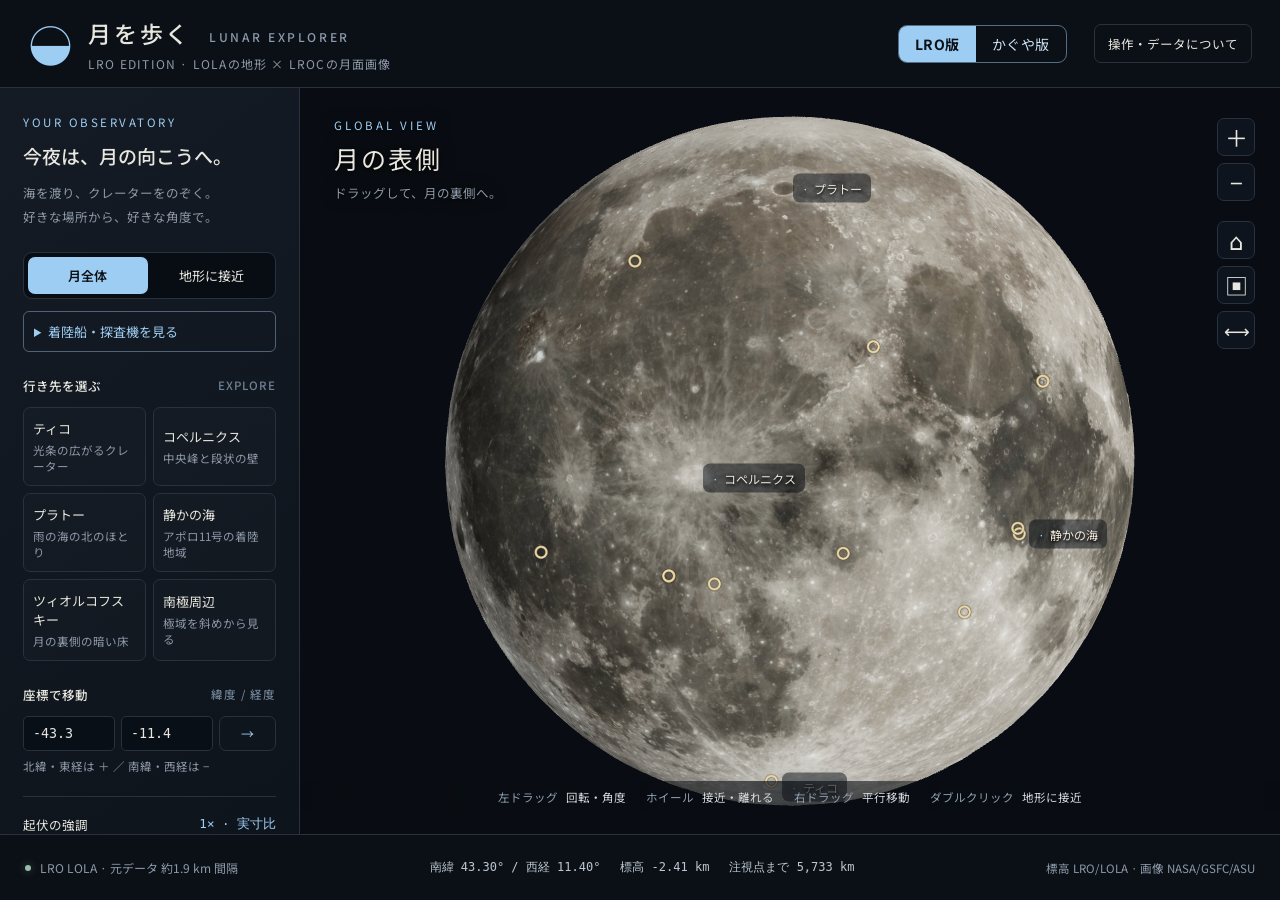
==== commit f5e65917: "ヘッダーに［LRO版｜かぐや版］の切り替えボタンを付ける - 見ている場所・距離、選んだ地点、表示モード（月全体／地形に接近）を引き継いで切り替える - 左下の「見比べる」リンクは切り替えボタンと重複" ====
--- a/index.html
+++ b/index.html
@@ -1,8 +1,8 @@
 <!doctype html>
-<html lang="ja"><head><meta charset="UTF-8"><meta name="viewport" content="width=device-width,initial-scale=1"><meta name="theme-color" content="#0b1017"><meta name="description" content="LROのLOLA実測標高とLROCの画像を使って月を立体で探検。マウスで回転、接近、地形の角度や光を調整できます。"><title>月を歩く | LRO版 3Dマップ（Claude 改良版）</title><link rel="stylesheet" href="style.css?v=20261109e"><script type="importmap">{"imports":{"three":"./three.module.js"}}</script></head>
+<html lang="ja"><head><meta charset="UTF-8"><meta name="viewport" content="width=device-width,initial-scale=1"><meta name="theme-color" content="#0b1017"><meta name="description" content="LROのLOLA実測標高とLROCの画像を使って月を立体で探検。マウスで回転、接近、地形の角度や光を調整できます。"><title>月を歩く | LRO版 3Dマップ（Claude 改良版）</title><link rel="stylesheet" href="style.css?v=20261109f"><script type="importmap">{"imports":{"three":"./three.module.js"}}</script></head>
 <body>
 <div id="viewport" aria-label="マウスで回転・拡大できる月の3Dマップ"></div><div id="labels"></div>
-<header><div class="mark">◒</div><div><h1>月を歩く <em>LRO版</em><span>LUNAR EXPLORER</span></h1><p>LRO EDITION · LOLAの地形 × LROCの月面画像</p></div><button id="help" class="quiet">操作・データについて</button></header>
+<header><div class="mark">◒</div><div><h1>月を歩く<span>LUNAR EXPLORER</span></h1><p>LRO EDITION · LOLAの地形 × LROCの月面画像</p></div><nav class="ed-switch" aria-label="標高データの切り替え"><a class="on" aria-current="page">LRO版</a><a href="./kaguya/" data-ed>かぐや版</a></nav><button id="help" class="quiet">操作・データについて</button></header>
 <aside id="sidebar"><div class="eyebrow">YOUR OBSERVATORY</div><h2>今夜は、月の向こうへ。</h2><p class="intro">海を渡り、クレーターをのぞく。<br>好きな場所から、好きな角度で。</p>
 <div class="tabs" aria-label="表示モード"><button id="globeBtn" class="active">月全体</button><button id="terrainBtn">地形に接近</button></div>
 <details id="missions" style="margin:12px 0;padding:10px;border:1px solid #506274;border-radius:6px">
@@ -39,7 +39,7 @@
 </script><section><div class="section-title">行き先を選ぶ <span>EXPLORE</span></div><div id="places"></div></section>
 <form id="coords"><label class="section-title" for="lat">座標で移動 <span>緯度 / 経度</span></label><div class="coord-inputs"><input id="lat" type="number" min="-90" max="90" step="any" value="-43.3" aria-label="緯度 北緯は正、南緯は負" required><input id="lon" type="number" min="-180" max="360" step="any" value="-11.4" aria-label="経度 東経は正、西経は負" required><button type="submit" aria-label="指定座標へ移動">→</button></div><small>北緯・東経は ＋ ／ 南緯・西経は −</small></form>
 <section class="adjust"><label for="relief">起伏の強調 <output id="reliefVal">1× · 実寸比</output></label><input id="relief" type="range" min="1" max="10" step="0.5" value="1"><label for="sun">光の向き <output id="sunVal">35°</output></label><input id="sun" type="range" min="-180" max="180" value="35"><label class="realsun"><input id="realSun" type="checkbox"> 日付の太陽で照らす（月齢）</label><div id="sunDateRow" class="sundate" hidden><input id="sunDate" type="date" aria-label="日付"><span id="moonAge"></span><button id="earthView" type="button">地球から見る</button><small>その日の夜9時（日本時間）の太陽の向き。誤差は1〜2°程度で、秤動は含みません。</small></div><div class="checks"><label><input id="topo" type="checkbox"> 標高の色分け</label><label><input id="grid" type="checkbox"> 緯度・経度線</label><label><input id="showLabels" type="checkbox" checked> 地名</label><label><input id="auto" type="checkbox"> 自動で回す</label></div></section>
-<section class="measure"><div class="section-title">断面図を測る <span>PROFILE</span></div><button id="measureBtn" type="button">2点を選んで断面図</button><small>クレーターの直径や深さを、標高のグラフで調べられます。</small></section><a class="archive" href="./codex/" rel="noopener"><span>もとの LRO 版を開く</span><small>Codex で作った版 ↗</small></a><a class="archive" href="./kaguya/"><span>かぐや版と見比べる</span><small>標高データ LALT の月（Claude 改良版） ↗</small></a><a class="archive" href="https://kitajima-moon-explorer.kitajima263727.chatgpt.site/" target="_blank" rel="noopener"><span>もとのかぐや版</span><small>ChatGPT で作った版 ↗</small></a></aside>
+<section class="measure"><div class="section-title">断面図を測る <span>PROFILE</span></div><button id="measureBtn" type="button">2点を選んで断面図</button><small>クレーターの直径や深さを、標高のグラフで調べられます。</small></section></aside>
 <main><div class="view-heading"><div id="modeTag">GLOBAL VIEW</div><h2 id="viewTitle">月の表側</h2><p id="viewSub">ドラッグして、月の裏側へ。</p></div><div class="toolbar"><button id="zoomIn" title="拡大" aria-label="拡大">＋</button><button id="zoomOut" title="縮小" aria-label="縮小">−</button><span></span><button id="reset" title="最初の眺めに戻す" aria-label="最初の眺めに戻す">⌂</button><button id="capture" title="画像を保存" aria-label="画像を保存">▣</button><button id="measureTool" title="2点を選んで断面図" aria-label="2点を選んで断面図">⟷</button></div><div id="profile" hidden><div class="phead"><b>断面図</b><span>A → B</span><button id="profileMin" class="pmin-btn" aria-label="断面図を小さくする">小さく</button><button id="profileClose" aria-label="断面図を閉じる">×</button></div><div id="profileBody"></div></div><div id="legend" hidden><span>低い −9km</span><i></i><span>高い ＋11km</span></div><div class="gesture"><span>左ドラッグ <b>回転・角度</b></span><span>ホイール <b>接近・離れる</b></span><span>右ドラッグ <b>平行移動</b></span><span>ダブルクリック <b>地形に接近</b></span></div></main>
 <footer><div><span class="live"></span><span id="status">観測データを準備中</span></div><div class="readout"><span id="location">北緯 — / 東経 —</span><span id="height">標高 —</span><span id="distance">距離 —</span></div><div class="credit">標高 LRO/LOLA · 画像 NASA/GSFC/ASU</div></footer>
 <div id="loading"><div class="loader-moon"></div><h2>月へ向かっています</h2><p id="loadText">LROの標高と月面画像を読み込み中…</p><progress id="progress" max="3" value="0"></progress><small>まず約2MBの軽いデータで表示し、詳しいデータ（約40MB）は表示後に読み込みます。</small></div>
@@ -53,4 +53,4 @@
   document.getElementById('progress').hidden = true; document.querySelector('#loading small').hidden = true;
 }
 </script>
-<script type="module" src="app.js?v=20261109e"></script></body></html>
+<script type="module" src="app.js?v=20261109f"></script></body></html>
--- a/style.css
+++ b/style.css
@@ -42,3 +42,11 @@
 .toolbar #measureTool{font-size:18px}.toolbar #measureTool.on{background:#c9a35f;color:#1a1408;border-color:#c9a35f}
 @media(max-width:700px){#profile{left:8px;right:54px;width:auto;bottom:30px;padding:7px 9px}#profile .pnote{display:none}#profile .pchart{max-height:105px}#profile .pstats{font-size:11.5px;gap:1px 10px;margin:3px 0}#profile .pstats b{font-size:13px}.phead b{font-size:13px}}
 @media(max-width:420px){.readout{gap:4px 10px;font-size:11px;flex-wrap:wrap}.readout span{white-space:nowrap}}
+
+/* ヘッダーの LRO版／かぐや版 切り替え */
+.ed-switch{display:inline-flex;border:1px solid #9ecdf380;border-radius:9px;overflow:hidden;margin-left:auto;flex:none}
+header .ed-switch+.quiet{margin-left:12px}
+.ed-switch a{padding:8px 16px;font-size:14px;color:#cfe3f7;text-decoration:none;cursor:pointer;white-space:nowrap;letter-spacing:.04em}
+.ed-switch a.on{background:#9ecdf3;color:#0b1017;font-weight:700;cursor:default}
+.ed-switch a:not(.on):hover{background:#1a2a3b}
+@media(max-width:700px){.ed-switch a{padding:6px 9px;font-size:12.5px}header .ed-switch+.quiet{margin-left:8px;font-size:0;padding:5px 10px}header .ed-switch+.quiet::before{content:"？";font-size:15px}header>div:nth-child(2) p{display:none}}
